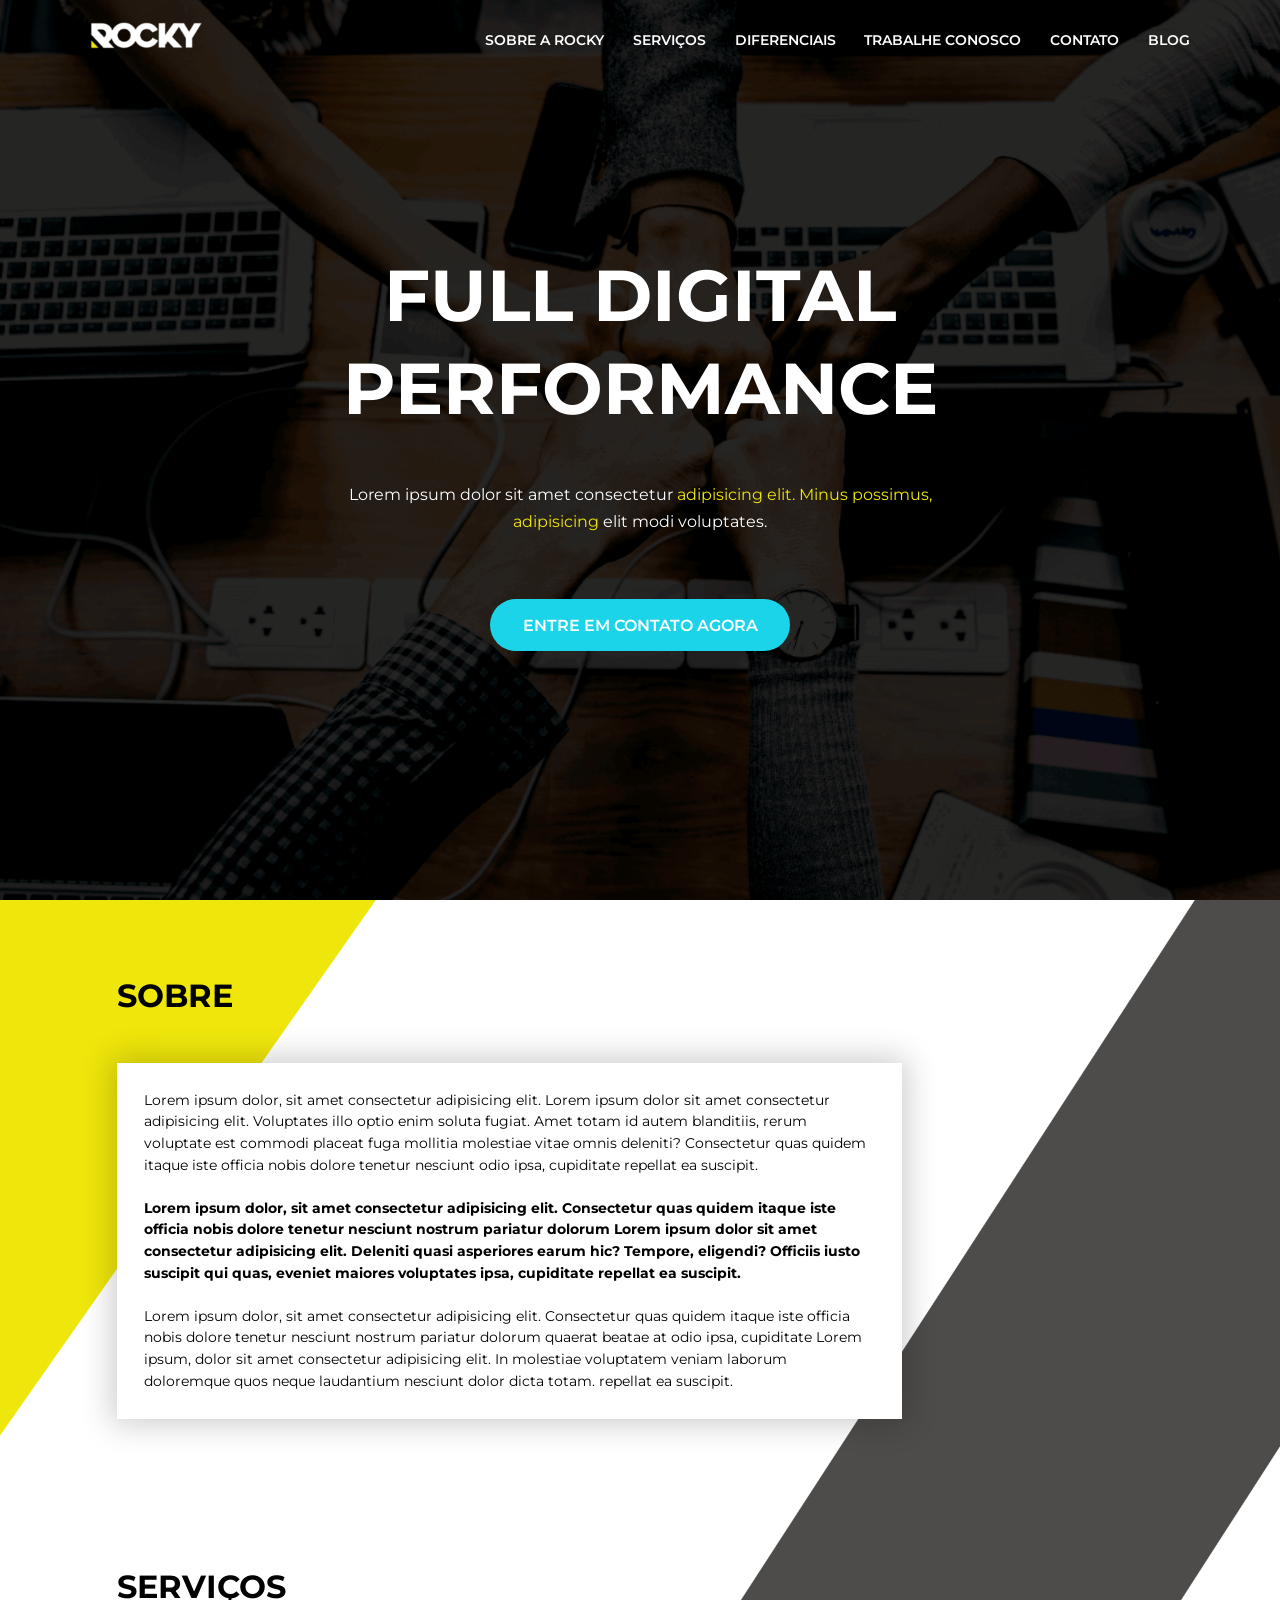
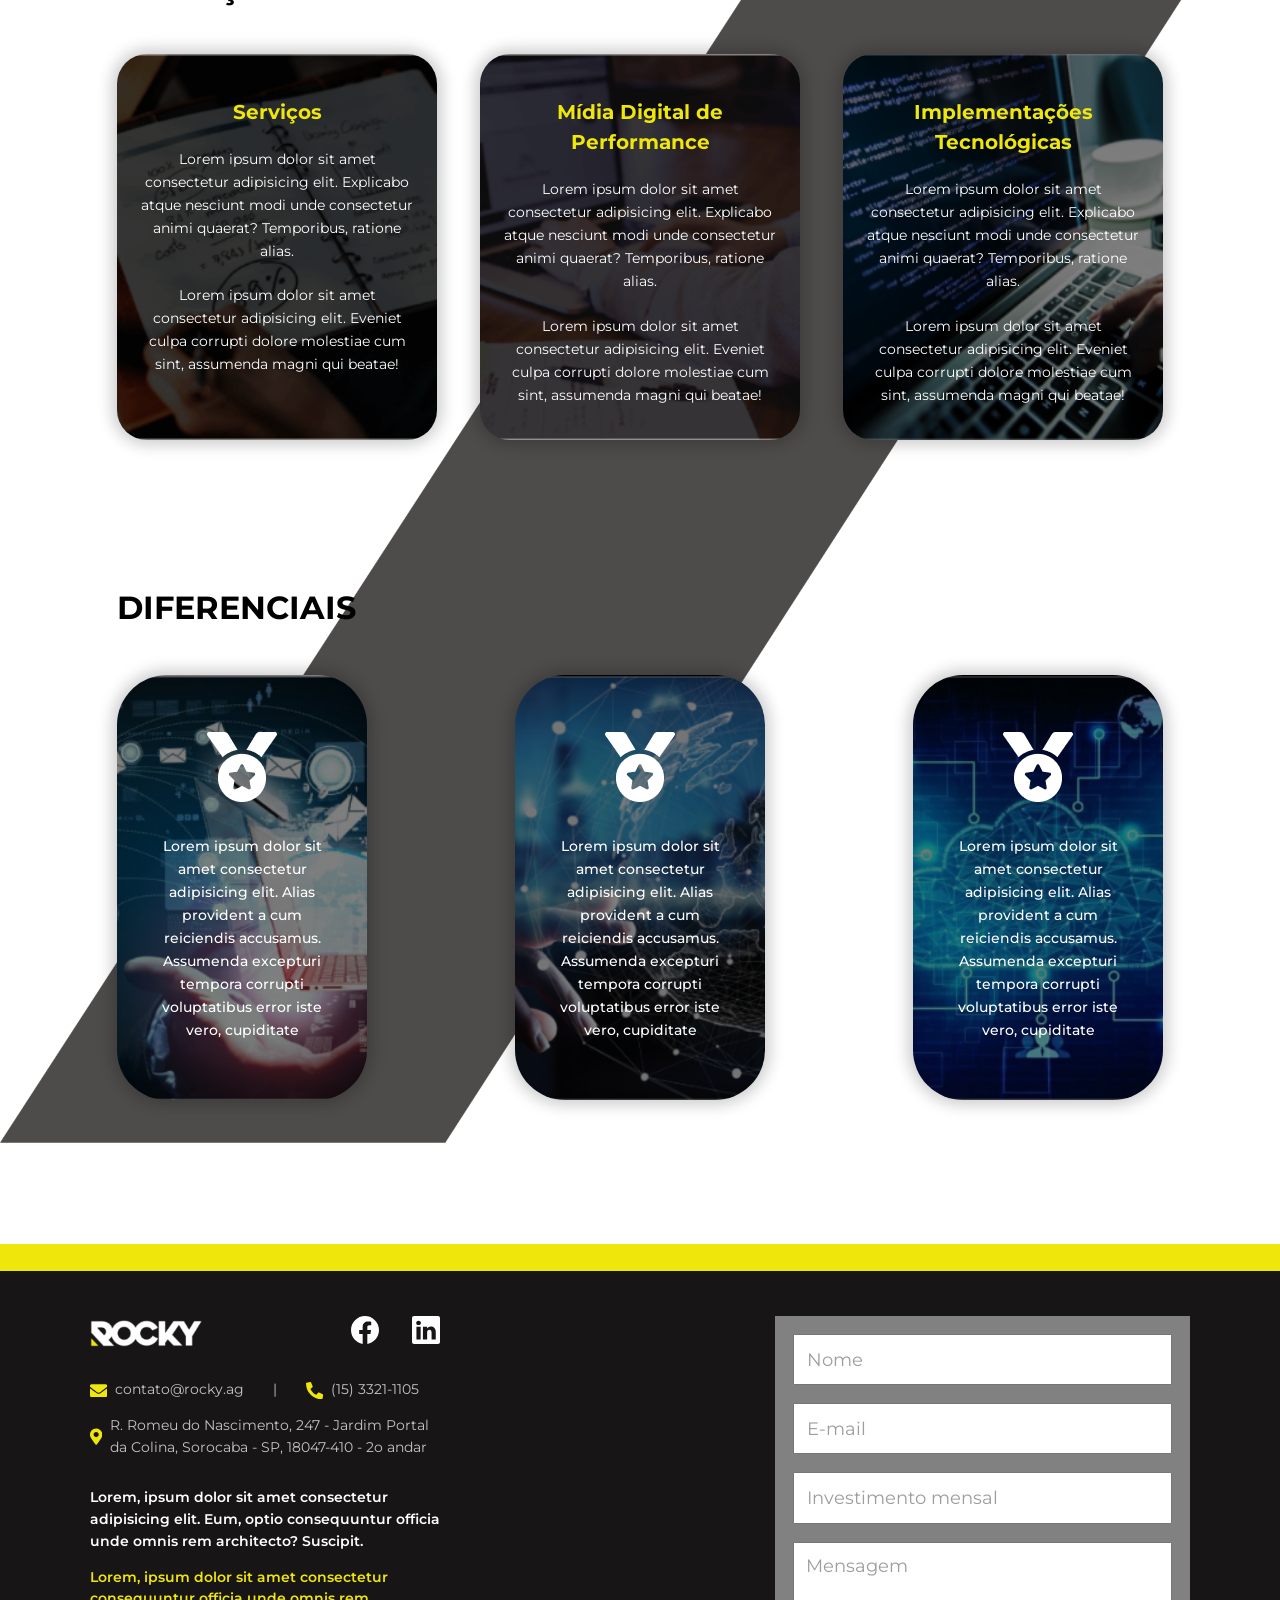
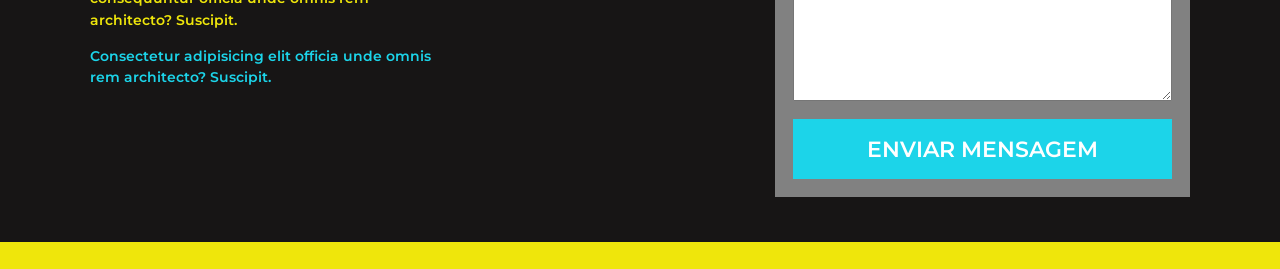
==== public/index.html @ 803e4781 "UI minor adjustments and add HTML anchors" ====
<!DOCTYPE html>
<html lang="pt-BR">
<head>
  <meta charset="UTF-8">
  <meta name="viewport" content="width=device-width, initial-scale=1.0">
  <link rel="icon" type="image/x-icon" href="./favicon.ico">
  
  <title>Rocky - Marketing Digital com Performance</title>
  <meta name="description" content="Marketing Digital para Empresas que querem Resultados.">

  <link rel="stylesheet" href="./css/main.css">
</head>
<body>
  <!-- Navbar -->
  <nav class="site-nav">
    <!-- Menu icon to open the sidenav -->
    <div class="menu" onclick="openNav()">
      <svg xmlns="http://www.w3.org/2000/svg" width="40" height="40" fill="white" class="bi bi-list" viewBox="0 0 16 16">
        <path fill-rule="evenodd" d="M2.5 12a.5.5 0 0 1 .5-.5h10a.5.5 0 0 1 0 1H3a.5.5 0 0 1-.5-.5zm0-4a.5.5 0 0 1 .5-.5h10a.5.5 0 0 1 0 1H3a.5.5 0 0 1-.5-.5zm0-4a.5.5 0 0 1 .5-.5h10a.5.5 0 0 1 0 1H3a.5.5 0 0 1-.5-.5z"/>
      </svg>
    </div>
    <!-- Sidenav menu -->
    <div id="menu-sidenav" class="sidenav">
      <span class="closebtn" onclick="closeNav()">
        <svg xmlns="http://www.w3.org/2000/svg" width="25" height="25" fill="currentColor" class="bi bi-x-lg" viewBox="0 0 16 16">
          <path d="M1.293 1.293a1 1 0 0 1 1.414 0L8 6.586l5.293-5.293a1 1 0 1 1 1.414 1.414L9.414 8l5.293 5.293a1 1 0 0 1-1.414 1.414L8 9.414l-5.293 5.293a1 1 0 0 1-1.414-1.414L6.586 8 1.293 2.707a1 1 0 0 1 0-1.414z"/>
        </svg>
      </span>
      <div class="toplevel"><a href="#">Home</a></div>
      <div class="toplevel"><a href="#">Sobre a Rocky</a></div>
      <div class="toplevel">
        <a href="#" >
          Serviços
          <svg xmlns="http://www.w3.org/2000/svg" width="16" height="16" fill="currentColor" class="bi bi-caret-down-fill" viewBox="0 0 16 16">
            <path d="M7.247 11.14 2.451 5.658C1.885 5.013 2.345 4 3.204 4h9.592a1 1 0 0 1 .753 1.659l-4.796 5.48a1 1 0 0 1-1.506 0z"/>
          </svg>
        </a>
        <div class="submenu-content">
          <a href="#">Item submenu</a>
          <a href="#">Item submenu</a>
          <a href="#">Item submenu</a>
        </div>
      </div>
      <div class="toplevel">
        <a href="#" >
          Diferenciais
          <svg xmlns="http://www.w3.org/2000/svg" width="16" height="16" fill="currentColor" class="bi bi-caret-down-fill" viewBox="0 0 16 16">
            <path d="M7.247 11.14 2.451 5.658C1.885 5.013 2.345 4 3.204 4h9.592a1 1 0 0 1 .753 1.659l-4.796 5.48a1 1 0 0 1-1.506 0z"/>
          </svg>
        </a>
        <div class="submenu-content">
          <a href="#">Item submenu</a>
          <a href="#">Item submenu</a>
        </div>
      </div>
      <div class="toplevel"><a href="#">Trabalhe Conosco</a></div>
      <div class="toplevel"><a href="#">Contato</a></div>
      <div class="toplevel"><a href="#">Blog</a></div>
    </div>
    <!-- Logo -->
    <div class="logo">
      <a href="./index.html">
        <h1>
          <img src="./assets/mobile/logo.png" alt="Rocky">
        </h1>
      </a>
    </div>
    <!-- Expanded menu links -->
    <ul class="menu-expanded">
      <li><a href="#about">Sobre a Rocky</a></li>
      <li><a href="#services">Serviços</a></li>
      <li><a href="#diferenciais">Diferenciais</a></li>
      <li><a href="https://rocky.gupy.io/" target="_blank">Trabalhe Conosco</a></li>
      <li><a href="#home-contact-form">Contato</a></li>
      <li><a href="https://blog.rocky.ag/" target="_blank">Blog</a></li>
    </ul>
  </nav>

  <!-- Banner -->
  <section id="banner">
    <span class="h1">Full Digital<br> Performance</span>
    <div class="leading-container"><p class="leading">Lorem ipsum dolor sit amet consectetur <span>adipisicing elit. Minus possimus, adipisicing</span> elit modi voluptates.</p></div>
    <div><a href="#contato" class="cta-primary">Entre em contato agora</a></div>
  </section>

  <!-- About -->
  <section id="about" class="container">
    <h2>Sobre</h2>
    <div class="about-content">
      <p>Lorem ipsum dolor, sit amet consectetur adipisicing elit. Lorem ipsum dolor sit amet consectetur adipisicing elit. Voluptates illo optio enim soluta fugiat. Amet totam id autem blanditiis, rerum voluptate est commodi placeat fuga mollitia molestiae vitae omnis deleniti? Consectetur quas quidem itaque iste officia nobis dolore tenetur nesciunt odio ipsa, cupiditate repellat ea suscipit.</p>
      <p><strong>Lorem ipsum dolor, sit amet consectetur adipisicing elit. Consectetur quas quidem itaque iste officia nobis dolore tenetur nesciunt nostrum pariatur dolorum Lorem ipsum dolor sit amet consectetur adipisicing elit. Deleniti quasi asperiores earum hic? Tempore, eligendi? Officiis iusto suscipit qui quas, eveniet maiores voluptates  ipsa, cupiditate repellat ea suscipit.</strong></p>
      <p>Lorem ipsum dolor, sit amet consectetur adipisicing elit. Consectetur quas quidem itaque iste officia nobis dolore tenetur nesciunt nostrum pariatur dolorum quaerat beatae at odio ipsa, cupiditate Lorem ipsum, dolor sit amet consectetur adipisicing elit. In molestiae voluptatem veniam laborum doloremque quos neque laudantium nesciunt dolor dicta totam. repellat ea suscipit.</p>
    </div>
  </section>

  <!-- Services -->
  <section id="services" class="container">
    <h2>Serviços</h2>
    <div class="container-cards">
      <div class="card servicos">
        <h3>Serviços</h3>
        <p>Lorem ipsum dolor sit amet consectetur adipisicing elit. Explicabo atque nesciunt modi unde consectetur animi quaerat? Temporibus, ratione alias.</p>
        <p>Lorem ipsum dolor sit amet consectetur adipisicing elit. Eveniet culpa corrupti dolore molestiae cum sint, assumenda magni qui beatae!</p>
      </div>
      <div class="card midia">
        <h3>Mídia Digital de Performance</h3>
        <p>Lorem ipsum dolor sit amet consectetur adipisicing elit. Explicabo atque nesciunt modi unde consectetur animi quaerat? Temporibus, ratione alias.</p>
        <p>Lorem ipsum dolor sit amet consectetur adipisicing elit. Eveniet culpa corrupti dolore molestiae cum sint, assumenda magni qui beatae!</p>
      </div>
      <div class="card implementacoes">
        <h3>Implementações Tecnológicas</h3>
        <p>Lorem ipsum dolor sit amet consectetur adipisicing elit. Explicabo atque nesciunt modi unde consectetur animi quaerat? Temporibus, ratione alias.</p>
        <p>Lorem ipsum dolor sit amet consectetur adipisicing elit. Eveniet culpa corrupti dolore molestiae cum sint, assumenda magni qui beatae!</p>
      </div>
    </div>
  </section>

  <!-- Diferenciais -->
  <section id="diferenciais" class="container">
    <h2>Diferenciais</h2>
    <div class="container-cards">
      <div class="card card-diferenciais diferencial-1">
        <!-- TODO change img to background-image -->
        <img src="./assets/fa-solid_medal.png" class="card-icon" alt="Icone de medalha">
        <p>Lorem ipsum dolor sit amet consectetur adipisicing elit. Alias provident a cum reiciendis accusamus. Assumenda excepturi tempora corrupti voluptatibus error iste vero, cupiditate</p>
      </div>
      <div class="card card-diferenciais diferencial-2">
        <img src="./assets/fa-solid_medal.png" class="card-icon" alt="Icone de medalha">
        <p>Lorem ipsum dolor sit amet consectetur adipisicing elit. Alias provident a cum reiciendis accusamus. Assumenda excepturi tempora corrupti voluptatibus error iste vero, cupiditate</p>
      </div>
      <div class="card card-diferenciais diferencial-3">
        <img src="./assets/fa-solid_medal.png" class="card-icon" alt="Icone de medalha">
        <p>Lorem ipsum dolor sit amet consectetur adipisicing elit. Alias provident a cum reiciendis accusamus. Assumenda excepturi tempora corrupti voluptatibus error iste vero, cupiditate</p>
      </div>
    </div>
  </section>

  <!-- Footer -->
  <footer>
    <div class="container-footer">
      <div class="footer-content">
        <div class="logo-social">
          <img src="./assets/mobile/logo.png" alt="Rocky">
          <div class="social-networks">
            <a href="http://www.facebook.com/">
              <svg class="icon-social" width="32" height="32" viewBox="0 0 32 32" fill="none" xmlns="http://www.w3.org/2000/svg">
                <path fill-rule="evenodd" clip-rule="evenodd" d="M0 16.0893C0 24.044 5.77733 30.6587 13.3333 32V20.444H9.33333V16H13.3333V12.444C13.3333 8.444 15.9107 6.22267 19.556 6.22267C20.7107 6.22267 21.956 6.4 23.1107 6.57733V10.6667H21.0667C19.1107 10.6667 18.6667 11.644 18.6667 12.8893V16H22.9333L22.2227 20.444H18.6667V32C26.2227 30.6587 32 24.0453 32 16.0893C32 7.24 24.8 0 16 0C7.2 0 0 7.24 0 16.0893Z" fill="black"/>
              </svg>
            </a>
            
            <a href="http://www.linkedin.com/">
              <svg class="icon-social" width="32" height="32" viewBox="0 0 32 32" fill="none" xmlns="http://www.w3.org/2000/svg">
                <path d="M0 2.292C0 1.026 1.052 0 2.35 0H29.65C30.948 0 32 1.026 32 2.292V29.708C32 30.974 30.948 32 29.65 32H2.35C1.052 32 0 30.974 0 29.708V2.292ZM9.886 26.788V12.338H5.084V26.788H9.886ZM7.486 10.364C9.16 10.364 10.202 9.256 10.202 7.868C10.172 6.45 9.162 5.372 7.518 5.372C5.874 5.372 4.8 6.452 4.8 7.868C4.8 9.256 5.842 10.364 7.454 10.364H7.486V10.364ZM17.302 26.788V18.718C17.302 18.286 17.334 17.854 17.462 17.546C17.808 16.684 18.598 15.79 19.926 15.79C21.664 15.79 22.358 17.114 22.358 19.058V26.788H27.16V18.5C27.16 14.06 24.792 11.996 21.632 11.996C19.084 11.996 17.942 13.396 17.302 14.382V14.432H17.27C17.2806 14.4153 17.2913 14.3986 17.302 14.382V12.338H12.502C12.562 13.694 12.502 26.788 12.502 26.788H17.302Z" fill="black"/>
              </svg> 
            </a>             
          </div>
        </div>

        <div class="contact-info">
          <div class="info-email">
            <svg class="icon-footer" width="32" height="32" viewBox="0 0 32 32" fill="none" xmlns="http://www.w3.org/2000/svg">
              <path d="M31.3937 11.925C31.6375 11.7313 32 11.9125 32 12.2188V25C32 26.6562 30.6562 28 29 28H3C1.34375 28 0 26.6562 0 25V12.225C0 11.9125 0.35625 11.7375 0.60625 11.9312C2.00625 13.0187 3.8625 14.4 10.2375 19.0312C11.5563 19.9937 13.7812 22.0188 16 22.0063C18.2313 22.025 20.5 19.9563 21.7687 19.0312C28.1437 14.4 29.9937 13.0125 31.3937 11.925ZM16 20C17.45 20.025 19.5375 18.175 20.5875 17.4125C28.8812 11.3938 29.5125 10.8687 31.425 9.36875C31.7875 9.0875 32 8.65 32 8.1875V7C32 5.34375 30.6562 4 29 4H3C1.34375 4 0 5.34375 0 7V8.1875C0 8.65 0.2125 9.08125 0.575 9.36875C2.4875 10.8625 3.11875 11.3938 11.4125 17.4125C12.4625 18.175 14.55 20.025 16 20Z" fill="black"/>
            </svg>            
            <a href="mailto:contato@rocky.ag">contato@rocky.ag</a>
          </div>
          <div class="info-phone">
            <svg class="icon-footer" width="32" height="32" viewBox="0 0 32 32" fill="none" xmlns="http://www.w3.org/2000/svg">
              <path d="M31.0869 22.6125L24.0869 19.6125C23.7878 19.4851 23.4555 19.4582 23.1399 19.536C22.8243 19.6138 22.5425 19.792 22.3369 20.0438L19.2369 23.8313C14.3717 21.5374 10.4564 17.6221 8.1625 12.7569L11.95 9.65692C12.2023 9.45172 12.3809 9.1699 12.4587 8.85414C12.5365 8.53837 12.5093 8.20585 12.3813 7.90692L9.38125 0.906919C9.2407 0.584674 8.99211 0.321572 8.67834 0.16298C8.36458 0.00438857 8.00532 -0.0397524 7.6625 0.0381686L1.1625 1.53817C0.831981 1.61449 0.537091 1.80059 0.325959 2.0661C0.114828 2.3316 -7.61381e-05 2.66083 3.78513e-08 3.00004C3.78513e-08 19.0313 12.9937 32 29 32C29.3393 32.0003 29.6687 31.8854 29.9343 31.6743C30.2 31.4631 30.3862 31.1682 30.4625 30.8375L31.9625 24.3375C32.0399 23.9931 31.9948 23.6324 31.835 23.3175C31.6752 23.0027 31.4107 22.7534 31.0869 22.6125V22.6125Z" fill="black"/>
            </svg>            
            <a href="tel:+1533211105">(15) 3321-1105</a>
          </div>
          <div class="info-address">
            <svg class="icon-footer" width="24" height="32" viewBox="0 0 24 32" fill="none" xmlns="http://www.w3.org/2000/svg">
              <path d="M10.7668 31.3544C1.68563 18.1894 0 16.8383 0 12C0 5.37256 5.37256 0 12 0C18.6274 0 24 5.37256 24 12C24 16.8383 22.3144 18.1894 13.2332 31.3544C12.6373 32.2153 11.3626 32.2152 10.7668 31.3544ZM12 17C14.7614 17 17 14.7614 17 12C17 9.23856 14.7614 7 12 7C9.23856 7 7 9.23856 7 12C7 14.7614 9.23856 17 12 17Z" fill="black"/>
            </svg>            
            <a href="#">R. Romeu do Nascimento, 247 - Jardim Portal da Colina, Sorocaba - SP, 18047-410 - 2o andar</a>
          </div>
        </div>

        <div class="footer-text">
          <p>Lorem, ipsum dolor sit amet consectetur adipisicing elit. Eum, optio consequuntur officia unde omnis rem architecto? Suscipit.</p>
          <p class="highlight-1">Lorem, ipsum dolor sit amet consectetur  consequuntur officia unde omnis rem architecto? Suscipit.</p>
          <p class="highlight-2">Consectetur adipisicing elit officia unde omnis rem architecto? Suscipit.</p>
        </div>
      </div>

      <div class="contact-form">
        <form id="home-contact-form">
          <input type="text" placeholder="Nome">
          <input type="email" name="email" id="email" placeholder="E-mail">
          <input type="number" name="investimento" id="investimento" placeholder="Investimento mensal">
          <textarea name="msg" id="msg" cols="30" rows="6" placeholder="Mensagem"></textarea>
          <button type="submit" class="button">Enviar Mensagem</button>
        </form>
      </div>
    </div>
  </footer>

  <script src="./js/scripts.js"></script>  
</body>
</html>
---- public/css/main.css ----
@import url("https://fonts.googleapis.com/css2?family=Montserrat:wght@400;500;600;700&display=swap");

/* variables */
:root {
  /* colors */
  --brand-yellow: #efe60b;
  --brand-blue: #1cd4e9;
  --dark-gray: #171515;
  /* others */
  --desktop-maxwidth: 1100px;
}

/* reset */
* {
  box-sizing: border-box;
}

body, p, a, ul, li {
  margin: 0;
  padding: 0;
  text-decoration: none;
}

li {
  list-style-type: none;
}

/* base styles */
html {
  scroll-behavior: smooth;
}

body {
  font-family: "Montserrat", sans-serif;
  overflow-x: hidden;
}

p {
  line-height: 1.5;
}

/* Call to Action buttons */
.cta-primary {
  display: inline-block;
  padding: 1em 2em;
  border-radius: 50px;
  
  font-size: 0.9em;
  font-weight: 600;
  text-transform: uppercase;
  color: white;
  background-color: var(--brand-blue);
}

.cta-primary:hover {
  filter: brightness(0.90);
}

/* inputs and textareas */
input, textarea {
  padding: 0.7em;

  font-size: 1em;
  font-family: inherit;
}

input::placeholder, textarea::placeholder {
  opacity: 0.7;
}

button { font-family: inherit; }

/* fonts */
h1, h2, h3, h4,
.h1, .h2, .h3, .h4 {
  font-weight: 700;
  margin: 0;
  line-height: 1.5;
}

.h1 {
  font-size: 2em;
  text-transform: uppercase;
}

h2 {
  font-size: 1.8em;
  text-transform: uppercase;
}

h3 {
  font-size: 1.4em;
}

.leading {
  font-size: 0.9em;
  line-height: 1.7;
}

.leading > span {
  color: var(--brand-yellow);
}

/* ! mobile styles */
/* Creates a uniform margin for every main section */
.container {
  max-width: var(--desktop-maxwidth);
  margin: 0 auto;
  padding: 4em 1.5em;
}

/* Select all h2 in every main section */
.container > h2 {
  margin-bottom: 1.3em;
}

/* General styles for cards */
.container-cards {
  display: flex;
  flex-direction: column;
}

.card {
  padding: 2em 1.3em;
  margin-top: 2em;
  
  font-size: 0.9em;
  color: white;
  text-align: center;
  background-color: black;
  border-radius: 30px;
  box-shadow: 0px 0px 15px 5px rgba(0, 0, 0, 0.2);

  background-size: cover;
  background-repeat: no-repeat;
  background-position: center;
}

.card .card-icon {
  margin-bottom: 2em;
}

.card > h3 {
  margin-top: 0.5em;
  margin-bottom: 1em;

  color: var(--brand-yellow);
}

.card p {
  line-height: 1.6;
}

.card p:not(:last-child) {
  margin-bottom: 1.5em;
}

/* Styles for cards in the section Diferenciais */
.card.card-diferenciais {
  padding: 3em 2em;
  
  font-weight: 500;
  border-radius: 50px;
}

/* Navbar .site-nav */
.site-nav {
  display: flex;
  justify-content: space-between;
  width: 100%;
  max-width: var(--desktop-maxwidth);
  position: absolute;
  top: 0;
  left: 50%;
  transform: translate(-50%, 0);
  align-items: center;
  box-sizing: border-box;
  padding: 10px;
}

.site-nav .logo {
  position: absolute;
  left: 50%;
  transform: translateX(-50%);
  display: flex;
  justify-content: center;
}

.site-nav .menu-expanded {
  display: none;
}

/* The side navigation menu */
.sidenav {
  width: 0;
  position: fixed;
  z-index: 1;
  top: 0;
  left: 0;
  background-color: rgba(255, 255, 255, 0.15);
  -webkit-backdrop-filter: blur(10px);
  backdrop-filter: blur(10px);
  overflow-x: hidden;
  padding-top: 48px;
  padding-bottom: 16px;
  transition: 300ms;
  border-top-right-radius: 25px;
  border-bottom-right-radius: 25px;
}

.sidenav > div {
  padding: 0 16px;
}

/* The navigation menu links */
.sidenav a {
  padding: 14px 0px;
  display: block;
  transition: 300ms;
  color: white;
  text-align: center;
  text-transform: uppercase;
  white-space: nowrap;
}

.toplevel:hover .submenu-content {
  height: initial;
}

.toplevel:not(:last-child)::after {
  content: '';
  display: block;
  width: 90%;
  height: 1px;
  margin: 0 auto;
  background-color: #a1a1a1;
}

.sidenav .submenu-content {
  height: 0;
  overflow: hidden;
  font-size: 0.8em;
  transition: 300ms;
}

.sidenav .submenu-content a {
  padding: 8px;
}

.sidenav .closebtn {
  position: absolute;
  top: 0;
  right: 25px;
  font-size: 3em;
  margin-left: 50px;
  color: white;
}

/* Section Banner */
#banner {
  padding: 0 20px; /* TODO */
  height: 100vh;
  display: flex;
  flex-direction: column;
  justify-content: center;
  
  text-align: center;
  color: white;
  background: url(../assets/mobile/s1_ft1.png) no-repeat center center;
  background-color: var(--dark-gray);
  background-size: cover;
}

#banner .leading-container {
  margin: 5vh 0 15vh 0;
}

/* Section About */
#about .about-content {
  padding: 1.5em;

  background-color: white;
  box-shadow: 0px 0px 30px 5px rgba(0, 0, 0, 0.2);
}

#about .about-content > p {
  font-size: 0.8em;
}

/* Select all but the last p tag */
#about .about-content > p:not(:last-child) {
  margin-bottom: 1.5em;
}

/* Section Services */
.card.servicos { background-image: url(../assets/mobile/s3_ft1.png); }

.card.midia { background-image: url(../assets/mobile/s3_ft2.png); }

.card.implementacoes { background-image: url(../assets/mobile/s3_ft3.png); }

/* Section Diferenciais */
section#diferenciais {
  padding-bottom: 8em;
}

.card.diferencial-1 { background-image: url(../assets/mobile/s4_ft1.png); }

.card.diferencial-2 { background-image: url(../assets/mobile/s4_ft2.png); }

.card.diferencial-3 { background-image: url(../assets/mobile/s4_ft3.png); }

/* Footer */
footer {
  color: white;
  background-color: var(--dark-gray);
  border-top: 1.5em solid var(--brand-yellow);
  border-bottom: 1.5em solid var(--brand-yellow);
}

.container-footer {
  max-width: var(--desktop-maxwidth);
  margin: 0 auto;
  display: flex;
  flex-direction: column;
  justify-content: space-between;
}

footer p.highlight-1 { color: var(--brand-yellow); }

footer p.highlight-2 { color: var(--brand-blue); }

/* Contect section inside the footer */
.footer-content {
  padding: 2em 1.5em;
  line-height: 1.5;
  font-size: 0.8em;
}

.footer-content .logo-social {
  display: flex;
  justify-content: space-between;
  align-items: center;
  margin-bottom: 2em;
}

.footer-content .contact-info {
  display: flex;
  margin-bottom: 1em;
  flex-wrap: wrap;
  
  color: #c4c4c4;
}

.footer-content .contact-info > * {
  margin-bottom: 1em;
}

.footer-content .contact-info > div {
  display: flex;
  align-items: center;
}

.footer-content .contact-info > div > svg {
  margin-right: 8px;
}

.footer-content .contact-info > div > a {
  color: inherit;
}

/* TODO Icons */
.social-networks > * {
  margin-left: 2em;
}

.icon-social {
  width: 28px;
  height: 28px;
}

.icon-social path {
  fill: white;
}

.icon-footer {
  max-width: 1.2em;
  height: 1.2em;
}

.icon-footer path {
  fill: var(--brand-yellow);
}

.footer-content .contact-info .info-email::after {
  margin: 0 2em;
  content: "|";
}

.footer-content .footer-text {
  font-weight: 600;
  text-align: center;
}

.footer-content .footer-text p:not(:last-child) {
  margin-bottom: 1em;
}

/* Contact form inside the footer */
.contact-form {
  padding: 1em;

  background-color: #818181;
}

.contact-form form {
  display: flex;
  flex-direction: column;
}

.contact-form form > input, .contact-form form > textarea {
  margin-bottom: 1em;
}

.contact-form form .button[type="submit"] {
  border: none;
  text-transform: uppercase;
  font-weight: 600;
  color: white;
  text-align: center;
  font-size: 1.2em;
  padding: 0.8em;
  background-color: var(--brand-blue);

  transition: 
    background 250ms ease-in-out, 
    transform 150ms ease;
}

.button:hover,
.button:focus {
  background-color: #19bcce !important;
}

.button:focus {
  outline: 1px solid #fff;
  outline-offset: -4px;
}

.button:active {
  transform: scale(0.99);
}

/* ! small tablet styles */
@media screen and (min-width: 620px) {

}

/* large tablets & laptop styles */
@media screen and (min-width: 960px) {

  body {
    font-size: 18px;
  }
  
}

/* desktop styles */
@media screen and (min-width: 1200px) {

  /* Call to Action buttons */
  .cta-primary {
    font-size: 0.9em;
  }

  body {
    font-size: 18px;
    background: url(../assets/web/bg.png) no-repeat;
    background-position-y: -10vh;
    background-size: cover;
  }

  /* Cards and its container */
  .container-cards {
    display: flex;
    flex-direction: row;
    justify-content: space-between;
  }

  .card {
    padding: 2.3em 1.4em;
    margin-top: 0;
    width: 320px;
    
    font-size: 0.8em;
  }

  /* Styles for cards in the section Diferenciais */
  .card.card-diferenciais {
    width: 250px;
    padding: 4em 2.5em;
  }
  
  /* Navbar .site-nav */
  .site-nav {
    padding: 20px 0;
  }
  
  .site-nav .menu {
    display: none;
  }

  #menu-sidenav {
    display: none;
  }

  .site-nav .logo {
    position: static;
    left: auto;
    transform: none;
  }

  .site-nav .menu-expanded {
    display: flex;
    justify-content: end;

    font-size: 0.8em;
  }
  
  .menu-expanded li {
    margin-left: 2em;
  }

  .menu-expanded li a {
    text-transform: uppercase;
    color: white;
    font-weight: 600;
  }

  .menu-expanded li a:hover {
    color: var(--brand-blue);
  }

  /* Section Banner */
  #banner .h1 {
    font-size: 4em;
    line-height: 1.3;
  }

  #banner .leading-container {
    margin-bottom: 7vh;
  }
  
  #banner .leading-container p {
    width: 50%;
    margin: 0 auto;
  }

  /* Section About */
  #about .about-content {
    width: 75%;
  }

  /* Footer */
  .container-footer {
    flex-direction: row;
    padding: 2.5em 0;
  }

  .footer-content {
    max-width: 350px;
    padding: 0;
  }

  .footer-content .footer-text { text-align: left; }

  .contact-form {
    min-width: 400px;
  }
  
}
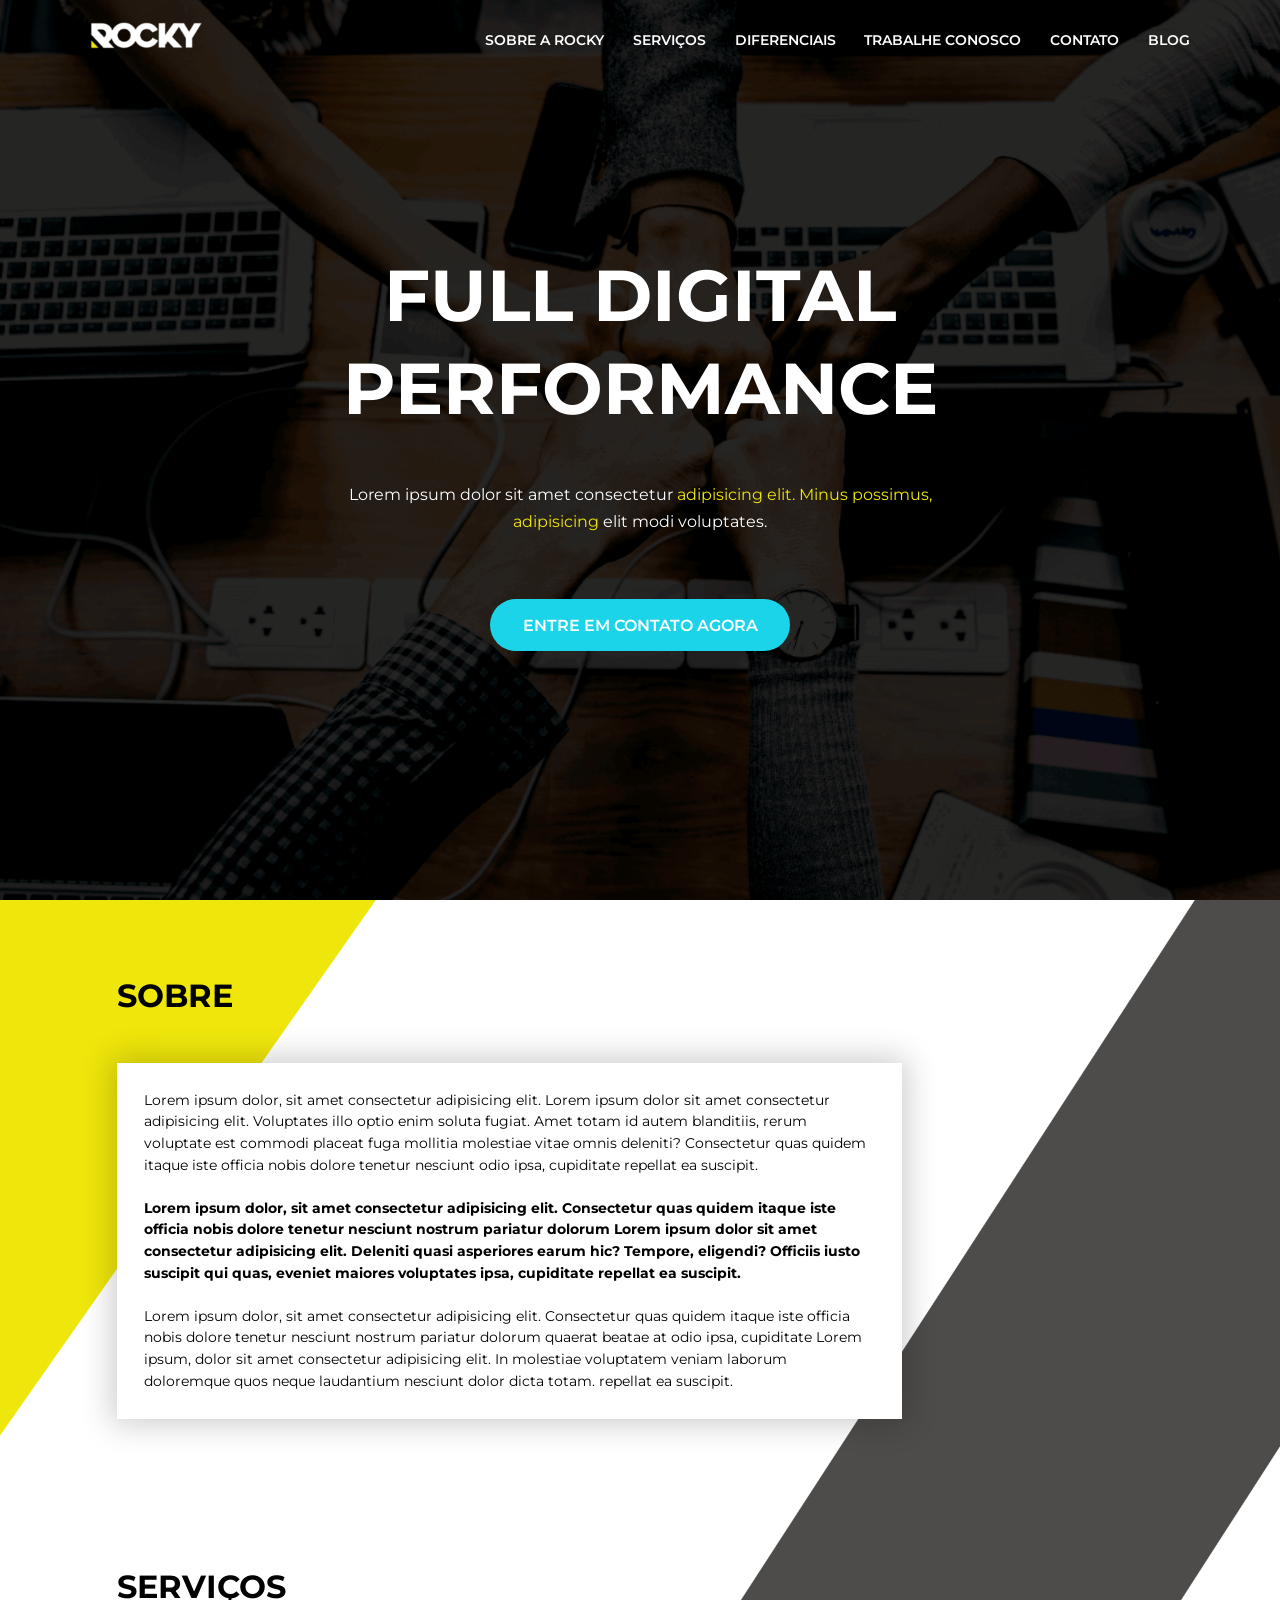
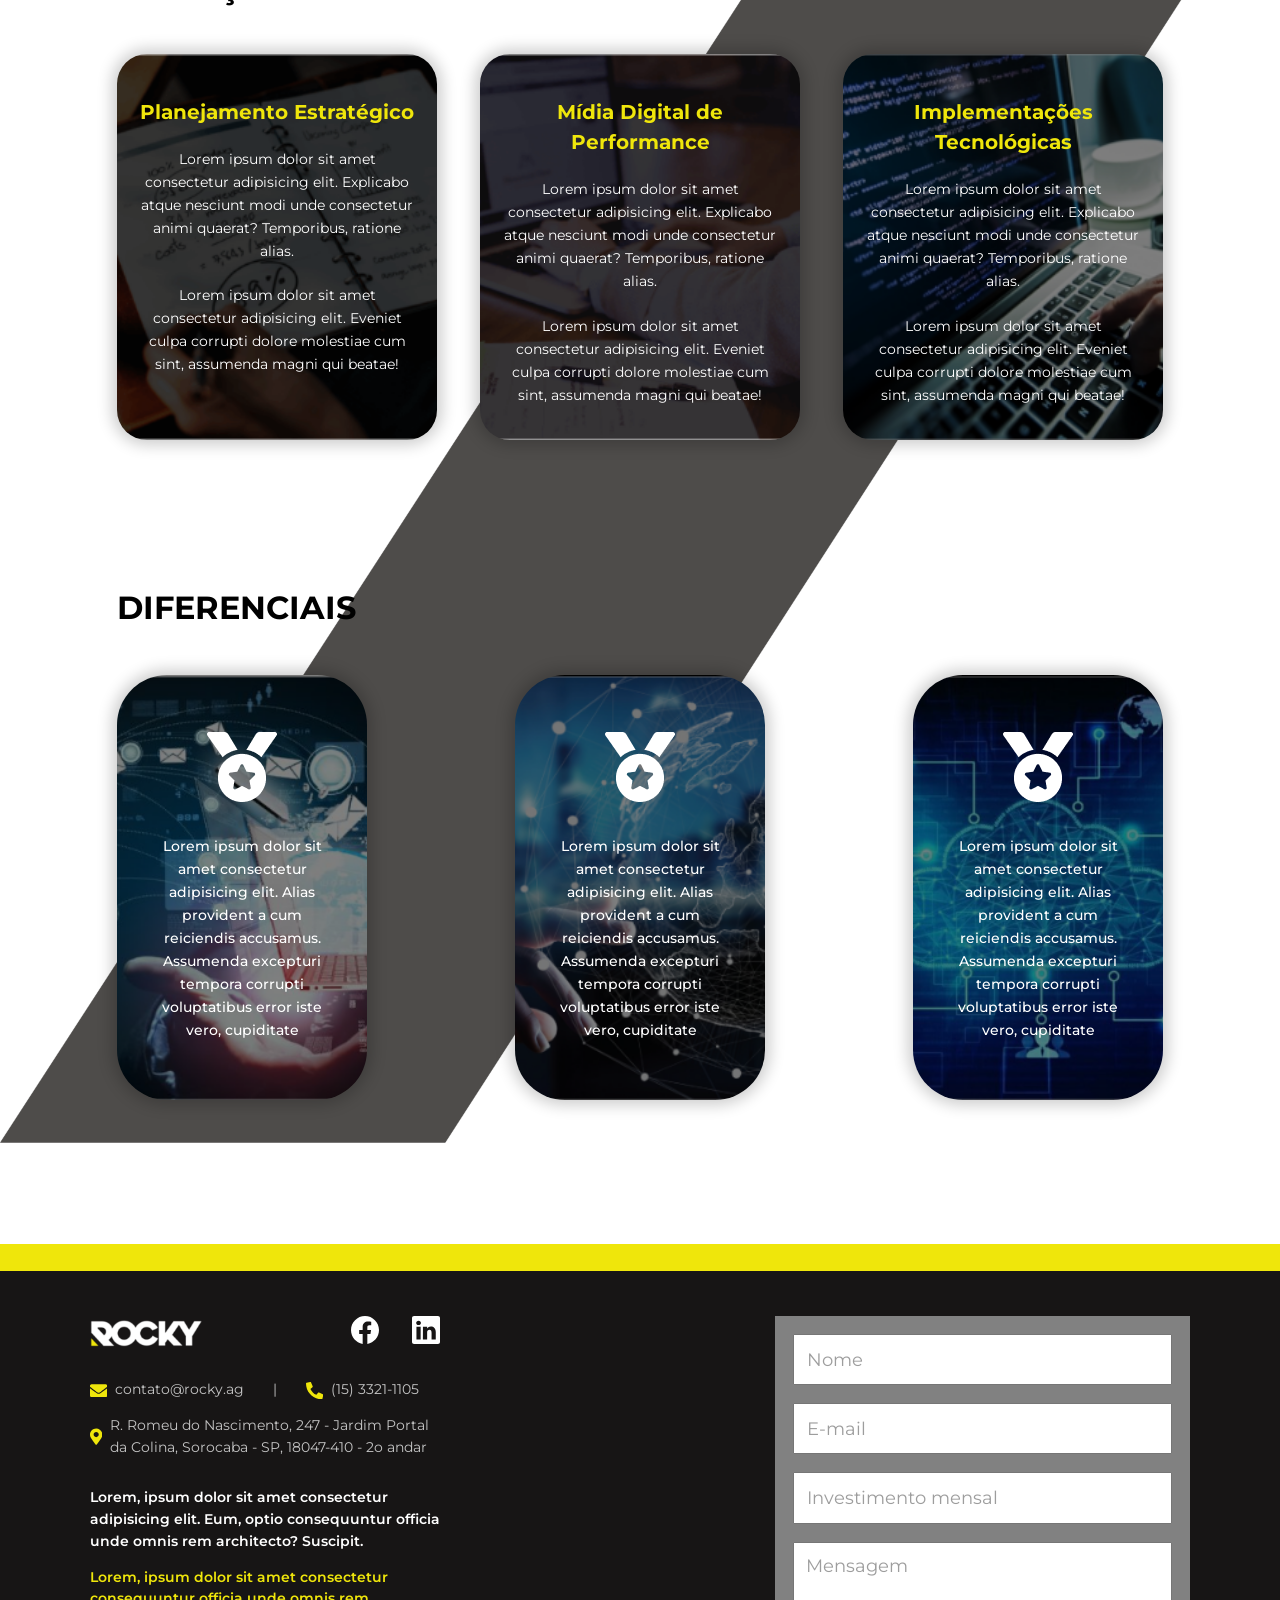
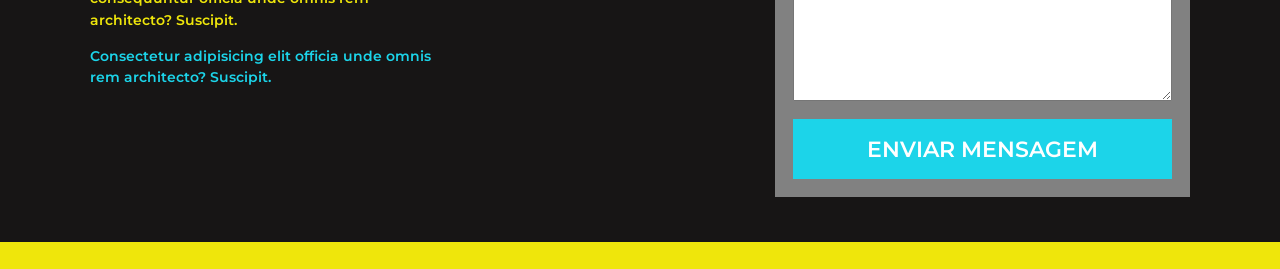
==== commit 3f53ab76: "Fix links" ====
--- a/public/index.html
+++ b/public/index.html
@@ -4,9 +4,16 @@
   <meta charset="UTF-8">
   <meta name="viewport" content="width=device-width, initial-scale=1.0">
   <link rel="icon" type="image/x-icon" href="./favicon.ico">
+  <meta name='robots' content='index, follow, max-image-preview:large, max-snippet:-1, max-video-preview:-1' />
   
   <title>Rocky - Marketing Digital com Performance</title>
   <meta name="description" content="Marketing Digital para Empresas que querem Resultados.">
+  <link rel="canonical" href="https://rocky.ag/"/>
+
+  <!-- Meta tags for twitter -->
+  <meta name="twitter:card" content="summary" />
+	<meta name="twitter:title" content="Rocky - Marketing Digital com Performance" />
+	<meta name="twitter:description" content="Marketing Digital para Empresas que querem Resultados." />
 
   <link rel="stylesheet" href="./css/main.css">
 </head>
@@ -26,36 +33,36 @@
           <path d="M1.293 1.293a1 1 0 0 1 1.414 0L8 6.586l5.293-5.293a1 1 0 1 1 1.414 1.414L9.414 8l5.293 5.293a1 1 0 0 1-1.414 1.414L8 9.414l-5.293 5.293a1 1 0 0 1-1.414-1.414L6.586 8 1.293 2.707a1 1 0 0 1 0-1.414z"/>
         </svg>
       </span>
-      <div class="toplevel"><a href="#">Home</a></div>
-      <div class="toplevel"><a href="#">Sobre a Rocky</a></div>
+      <div class="toplevel"><a href="./index.html">Home</a></div>
+      <div class="toplevel"><a href="#about">Sobre a Rocky</a></div>
       <div class="toplevel">
-        <a href="#" >
+        <a href="javascript:void(0)" >
           Serviços
           <svg xmlns="http://www.w3.org/2000/svg" width="16" height="16" fill="currentColor" class="bi bi-caret-down-fill" viewBox="0 0 16 16">
             <path d="M7.247 11.14 2.451 5.658C1.885 5.013 2.345 4 3.204 4h9.592a1 1 0 0 1 .753 1.659l-4.796 5.48a1 1 0 0 1-1.506 0z"/>
           </svg>
         </a>
         <div class="submenu-content">
-          <a href="#">Item submenu</a>
-          <a href="#">Item submenu</a>
-          <a href="#">Item submenu</a>
+          <a href="#services">Planejamento</a>
+          <a href="#services">Mídia Digital</a>
+          <a href="#services">Implementações</a>
         </div>
       </div>
       <div class="toplevel">
-        <a href="#" >
+        <a href="javascript:void(0)" >
           Diferenciais
           <svg xmlns="http://www.w3.org/2000/svg" width="16" height="16" fill="currentColor" class="bi bi-caret-down-fill" viewBox="0 0 16 16">
             <path d="M7.247 11.14 2.451 5.658C1.885 5.013 2.345 4 3.204 4h9.592a1 1 0 0 1 .753 1.659l-4.796 5.48a1 1 0 0 1-1.506 0z"/>
           </svg>
         </a>
         <div class="submenu-content">
-          <a href="#">Item submenu</a>
-          <a href="#">Item submenu</a>
-        </div>
-      </div>
-      <div class="toplevel"><a href="#">Trabalhe Conosco</a></div>
-      <div class="toplevel"><a href="#">Contato</a></div>
-      <div class="toplevel"><a href="#">Blog</a></div>
+          <a href="#diferenciais">Lorem ipsum</a>
+          <a href="#diferenciais">Ipsum lorem</a>
+        </div>
+      </div>
+      <div class="toplevel"><a href="https://rocky.gupy.io/" target="_blank">Trabalhe Conosco</a></div>
+      <div class="toplevel"><a href="#home-contact-form">Contato</a></div>
+      <div class="toplevel"><a href="https://blog.rocky.ag/" target="_blank">Blog</a></div>
     </div>
     <!-- Logo -->
     <div class="logo">
@@ -76,64 +83,66 @@
     </ul>
   </nav>
 
-  <!-- Banner -->
-  <section id="banner">
-    <span class="h1">Full Digital<br> Performance</span>
-    <div class="leading-container"><p class="leading">Lorem ipsum dolor sit amet consectetur <span>adipisicing elit. Minus possimus, adipisicing</span> elit modi voluptates.</p></div>
-    <div><a href="#contato" class="cta-primary">Entre em contato agora</a></div>
-  </section>
-
-  <!-- About -->
-  <section id="about" class="container">
-    <h2>Sobre</h2>
-    <div class="about-content">
-      <p>Lorem ipsum dolor, sit amet consectetur adipisicing elit. Lorem ipsum dolor sit amet consectetur adipisicing elit. Voluptates illo optio enim soluta fugiat. Amet totam id autem blanditiis, rerum voluptate est commodi placeat fuga mollitia molestiae vitae omnis deleniti? Consectetur quas quidem itaque iste officia nobis dolore tenetur nesciunt odio ipsa, cupiditate repellat ea suscipit.</p>
-      <p><strong>Lorem ipsum dolor, sit amet consectetur adipisicing elit. Consectetur quas quidem itaque iste officia nobis dolore tenetur nesciunt nostrum pariatur dolorum Lorem ipsum dolor sit amet consectetur adipisicing elit. Deleniti quasi asperiores earum hic? Tempore, eligendi? Officiis iusto suscipit qui quas, eveniet maiores voluptates  ipsa, cupiditate repellat ea suscipit.</strong></p>
-      <p>Lorem ipsum dolor, sit amet consectetur adipisicing elit. Consectetur quas quidem itaque iste officia nobis dolore tenetur nesciunt nostrum pariatur dolorum quaerat beatae at odio ipsa, cupiditate Lorem ipsum, dolor sit amet consectetur adipisicing elit. In molestiae voluptatem veniam laborum doloremque quos neque laudantium nesciunt dolor dicta totam. repellat ea suscipit.</p>
-    </div>
-  </section>
-
-  <!-- Services -->
-  <section id="services" class="container">
-    <h2>Serviços</h2>
-    <div class="container-cards">
-      <div class="card servicos">
-        <h3>Serviços</h3>
-        <p>Lorem ipsum dolor sit amet consectetur adipisicing elit. Explicabo atque nesciunt modi unde consectetur animi quaerat? Temporibus, ratione alias.</p>
-        <p>Lorem ipsum dolor sit amet consectetur adipisicing elit. Eveniet culpa corrupti dolore molestiae cum sint, assumenda magni qui beatae!</p>
-      </div>
-      <div class="card midia">
-        <h3>Mídia Digital de Performance</h3>
-        <p>Lorem ipsum dolor sit amet consectetur adipisicing elit. Explicabo atque nesciunt modi unde consectetur animi quaerat? Temporibus, ratione alias.</p>
-        <p>Lorem ipsum dolor sit amet consectetur adipisicing elit. Eveniet culpa corrupti dolore molestiae cum sint, assumenda magni qui beatae!</p>
-      </div>
-      <div class="card implementacoes">
-        <h3>Implementações Tecnológicas</h3>
-        <p>Lorem ipsum dolor sit amet consectetur adipisicing elit. Explicabo atque nesciunt modi unde consectetur animi quaerat? Temporibus, ratione alias.</p>
-        <p>Lorem ipsum dolor sit amet consectetur adipisicing elit. Eveniet culpa corrupti dolore molestiae cum sint, assumenda magni qui beatae!</p>
-      </div>
-    </div>
-  </section>
-
-  <!-- Diferenciais -->
-  <section id="diferenciais" class="container">
-    <h2>Diferenciais</h2>
-    <div class="container-cards">
-      <div class="card card-diferenciais diferencial-1">
-        <!-- TODO change img to background-image -->
-        <img src="./assets/fa-solid_medal.png" class="card-icon" alt="Icone de medalha">
-        <p>Lorem ipsum dolor sit amet consectetur adipisicing elit. Alias provident a cum reiciendis accusamus. Assumenda excepturi tempora corrupti voluptatibus error iste vero, cupiditate</p>
-      </div>
-      <div class="card card-diferenciais diferencial-2">
-        <img src="./assets/fa-solid_medal.png" class="card-icon" alt="Icone de medalha">
-        <p>Lorem ipsum dolor sit amet consectetur adipisicing elit. Alias provident a cum reiciendis accusamus. Assumenda excepturi tempora corrupti voluptatibus error iste vero, cupiditate</p>
-      </div>
-      <div class="card card-diferenciais diferencial-3">
-        <img src="./assets/fa-solid_medal.png" class="card-icon" alt="Icone de medalha">
-        <p>Lorem ipsum dolor sit amet consectetur adipisicing elit. Alias provident a cum reiciendis accusamus. Assumenda excepturi tempora corrupti voluptatibus error iste vero, cupiditate</p>
-      </div>
-    </div>
-  </section>
+  <!-- Main content -->
+  <main>
+    <!-- Banner -->
+    <section id="banner">
+      <span class="h1">Full Digital<br> Performance</span>
+      <div class="leading-container"><p class="leading">Lorem ipsum dolor sit amet consectetur <span>adipisicing elit. Minus possimus, adipisicing</span> elit modi voluptates.</p></div>
+      <div><a href="#contato" class="cta-primary">Entre em contato agora</a></div>
+    </section>
+
+    <!-- About -->
+    <section id="about" class="container">
+      <h2>Sobre</h2>
+      <div class="about-content">
+        <p>Lorem ipsum dolor, sit amet consectetur adipisicing elit. Lorem ipsum dolor sit amet consectetur adipisicing elit. Voluptates illo optio enim soluta fugiat. Amet totam id autem blanditiis, rerum voluptate est commodi placeat fuga mollitia molestiae vitae omnis deleniti? Consectetur quas quidem itaque iste officia nobis dolore tenetur nesciunt odio ipsa, cupiditate repellat ea suscipit.</p>
+        <p><strong>Lorem ipsum dolor, sit amet consectetur adipisicing elit. Consectetur quas quidem itaque iste officia nobis dolore tenetur nesciunt nostrum pariatur dolorum Lorem ipsum dolor sit amet consectetur adipisicing elit. Deleniti quasi asperiores earum hic? Tempore, eligendi? Officiis iusto suscipit qui quas, eveniet maiores voluptates  ipsa, cupiditate repellat ea suscipit.</strong></p>
+        <p>Lorem ipsum dolor, sit amet consectetur adipisicing elit. Consectetur quas quidem itaque iste officia nobis dolore tenetur nesciunt nostrum pariatur dolorum quaerat beatae at odio ipsa, cupiditate Lorem ipsum, dolor sit amet consectetur adipisicing elit. In molestiae voluptatem veniam laborum doloremque quos neque laudantium nesciunt dolor dicta totam. repellat ea suscipit.</p>
+      </div>
+    </section>
+
+    <!-- Services -->
+    <section id="services" class="container">
+      <h2>Serviços</h2>
+      <div class="container-cards">
+        <div class="card servicos">
+          <h3>Planejamento Estratégico</h3>
+          <p>Lorem ipsum dolor sit amet consectetur adipisicing elit. Explicabo atque nesciunt modi unde consectetur animi quaerat? Temporibus, ratione alias.</p>
+          <p>Lorem ipsum dolor sit amet consectetur adipisicing elit. Eveniet culpa corrupti dolore molestiae cum sint, assumenda magni qui beatae!</p>
+        </div>
+        <div class="card midia">
+          <h3>Mídia Digital de Performance</h3>
+          <p>Lorem ipsum dolor sit amet consectetur adipisicing elit. Explicabo atque nesciunt modi unde consectetur animi quaerat? Temporibus, ratione alias.</p>
+          <p>Lorem ipsum dolor sit amet consectetur adipisicing elit. Eveniet culpa corrupti dolore molestiae cum sint, assumenda magni qui beatae!</p>
+        </div>
+        <div class="card implementacoes">
+          <h3>Implementações Tecnológicas</h3>
+          <p>Lorem ipsum dolor sit amet consectetur adipisicing elit. Explicabo atque nesciunt modi unde consectetur animi quaerat? Temporibus, ratione alias.</p>
+          <p>Lorem ipsum dolor sit amet consectetur adipisicing elit. Eveniet culpa corrupti dolore molestiae cum sint, assumenda magni qui beatae!</p>
+        </div>
+      </div>
+    </section>
+
+    <!-- Diferenciais -->
+    <section id="diferenciais" class="container">
+      <h2>Diferenciais</h2>
+      <div class="container-cards">
+        <div class="card card-diferenciais diferencial-1">
+          <img src="./assets/fa-solid_medal.png" class="card-icon" alt="Icone de medalha">
+          <p>Lorem ipsum dolor sit amet consectetur adipisicing elit. Alias provident a cum reiciendis accusamus. Assumenda excepturi tempora corrupti voluptatibus error iste vero, cupiditate</p>
+        </div>
+        <div class="card card-diferenciais diferencial-2">
+          <img src="./assets/fa-solid_medal.png" class="card-icon" alt="Icone de medalha">
+          <p>Lorem ipsum dolor sit amet consectetur adipisicing elit. Alias provident a cum reiciendis accusamus. Assumenda excepturi tempora corrupti voluptatibus error iste vero, cupiditate</p>
+        </div>
+        <div class="card card-diferenciais diferencial-3">
+          <img src="./assets/fa-solid_medal.png" class="card-icon" alt="Icone de medalha">
+          <p>Lorem ipsum dolor sit amet consectetur adipisicing elit. Alias provident a cum reiciendis accusamus. Assumenda excepturi tempora corrupti voluptatibus error iste vero, cupiditate</p>
+        </div>
+      </div>
+    </section>
+  </main>
 
   <!-- Footer -->
   <footer>
@@ -173,7 +182,7 @@
             <svg class="icon-footer" width="24" height="32" viewBox="0 0 24 32" fill="none" xmlns="http://www.w3.org/2000/svg">
               <path d="M10.7668 31.3544C1.68563 18.1894 0 16.8383 0 12C0 5.37256 5.37256 0 12 0C18.6274 0 24 5.37256 24 12C24 16.8383 22.3144 18.1894 13.2332 31.3544C12.6373 32.2153 11.3626 32.2152 10.7668 31.3544ZM12 17C14.7614 17 17 14.7614 17 12C17 9.23856 14.7614 7 12 7C9.23856 7 7 9.23856 7 12C7 14.7614 9.23856 17 12 17Z" fill="black"/>
             </svg>            
-            <a href="#">R. Romeu do Nascimento, 247 - Jardim Portal da Colina, Sorocaba - SP, 18047-410 - 2o andar</a>
+            <a href="javascript:void(0)">R. Romeu do Nascimento, 247 - Jardim Portal da Colina, Sorocaba - SP, 18047-410 - 2o andar</a>
           </div>
         </div>
 
--- a/public/css/main.css
+++ b/public/css/main.css
@@ -258,7 +258,7 @@
 
 /* Section Banner */
 #banner {
-  padding: 0 20px; /* TODO */
+  padding: 0 20px;
   height: 100vh;
   display: flex;
   flex-direction: column;
@@ -369,7 +369,7 @@
   color: inherit;
 }
 
-/* TODO Icons */
+/* Icons */
 .social-networks > * {
   margin-left: 2em;
 }
